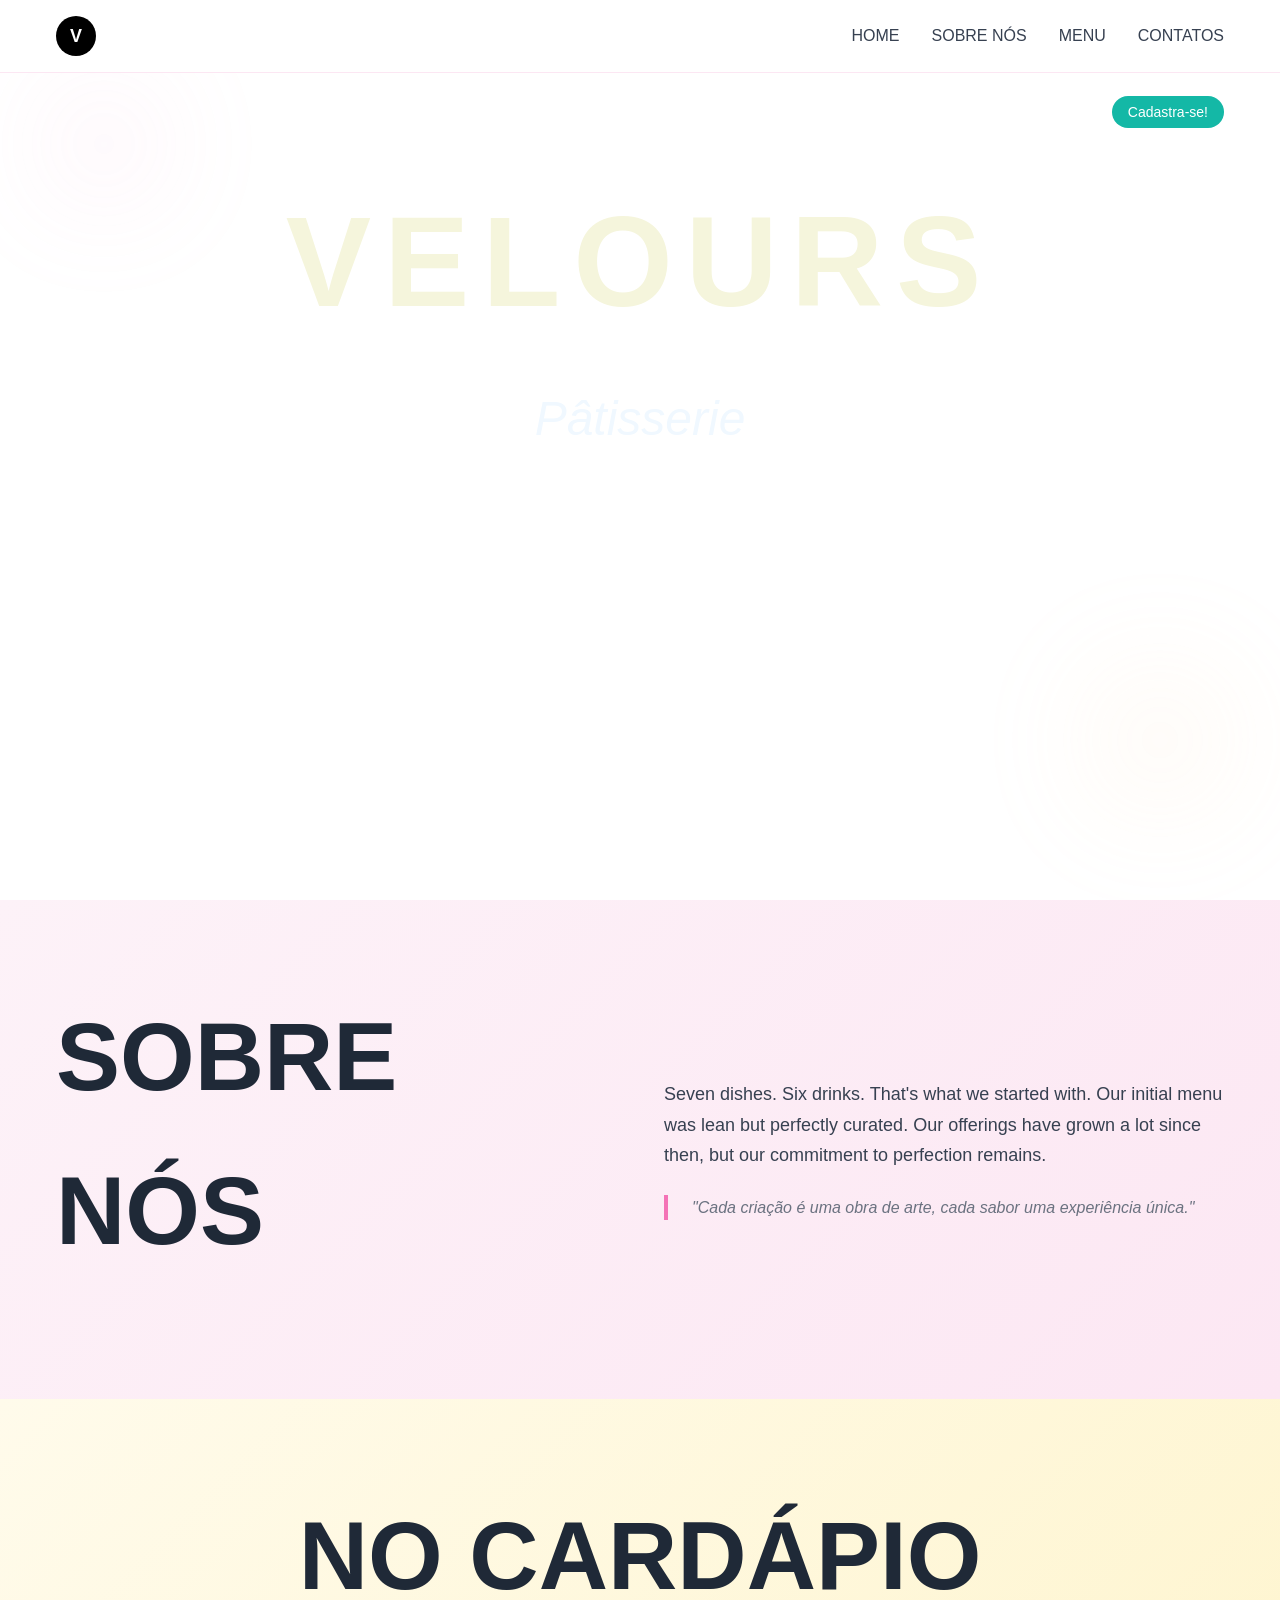
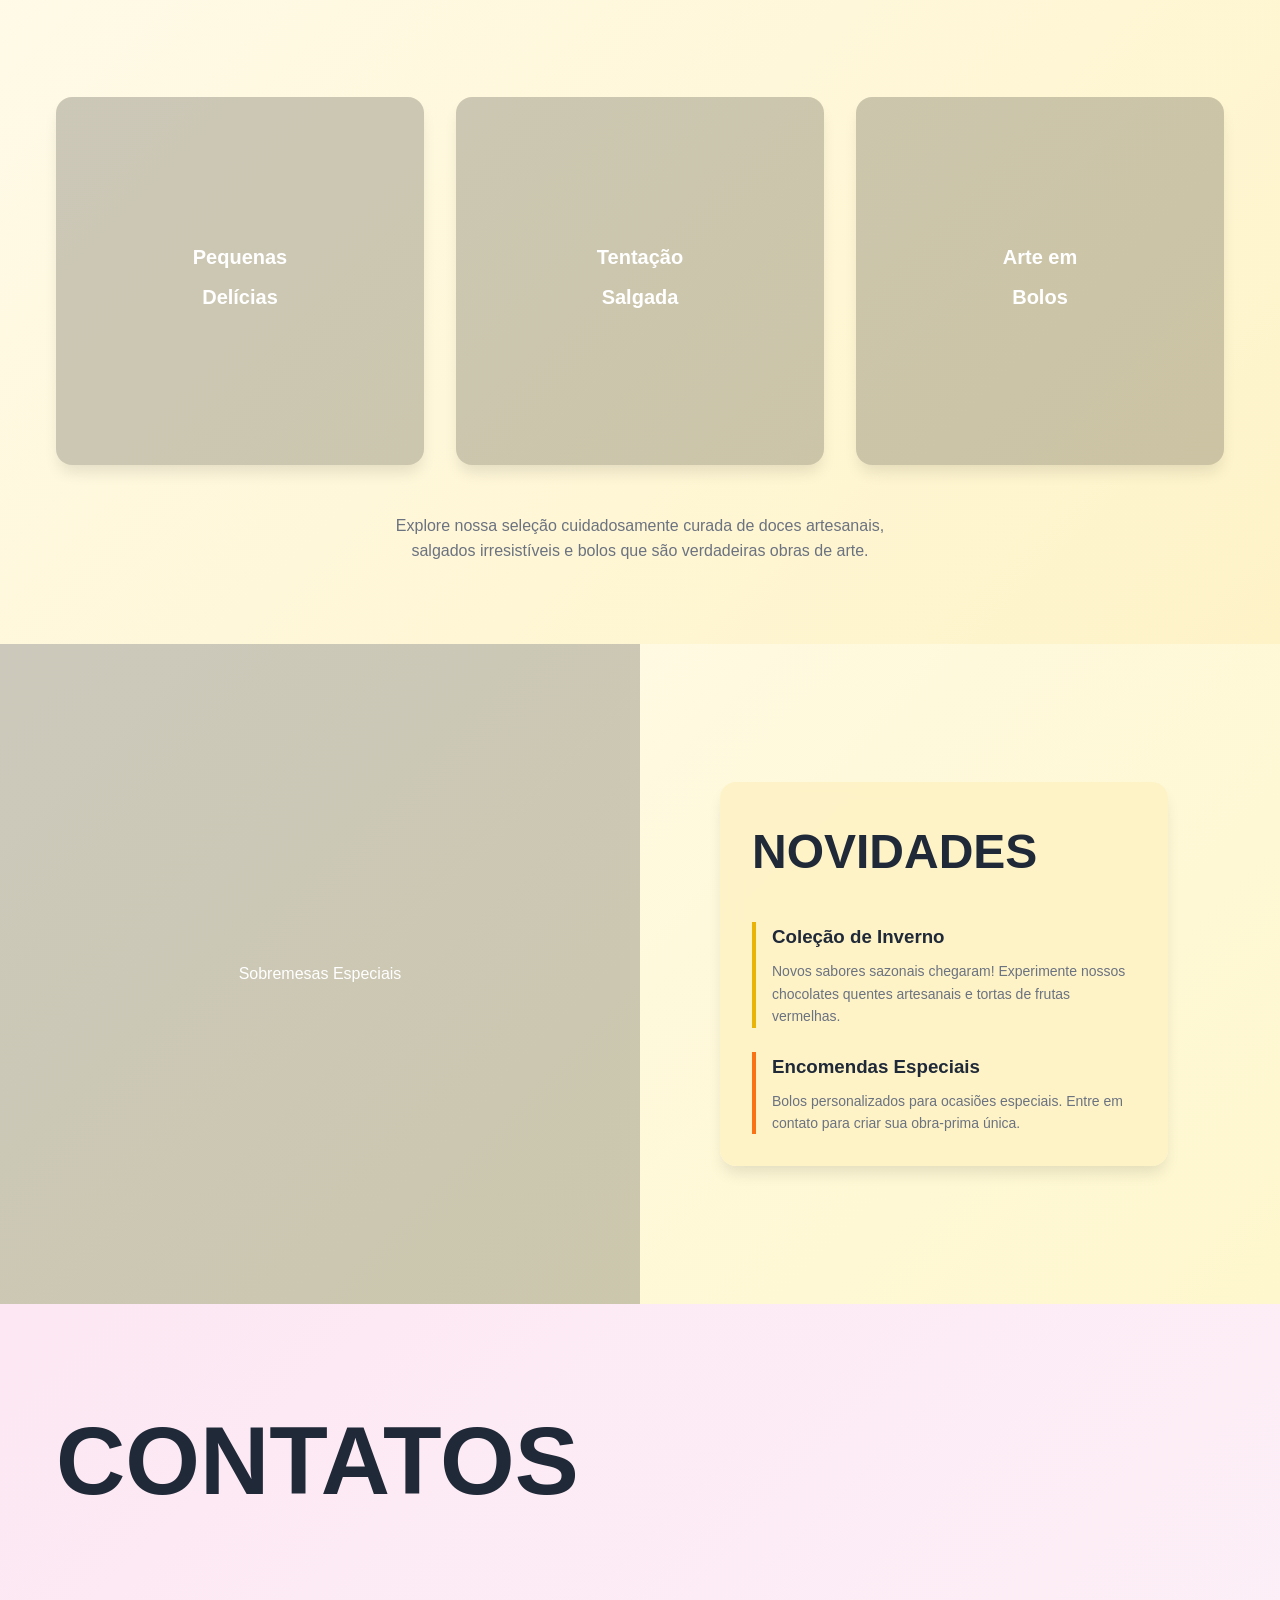
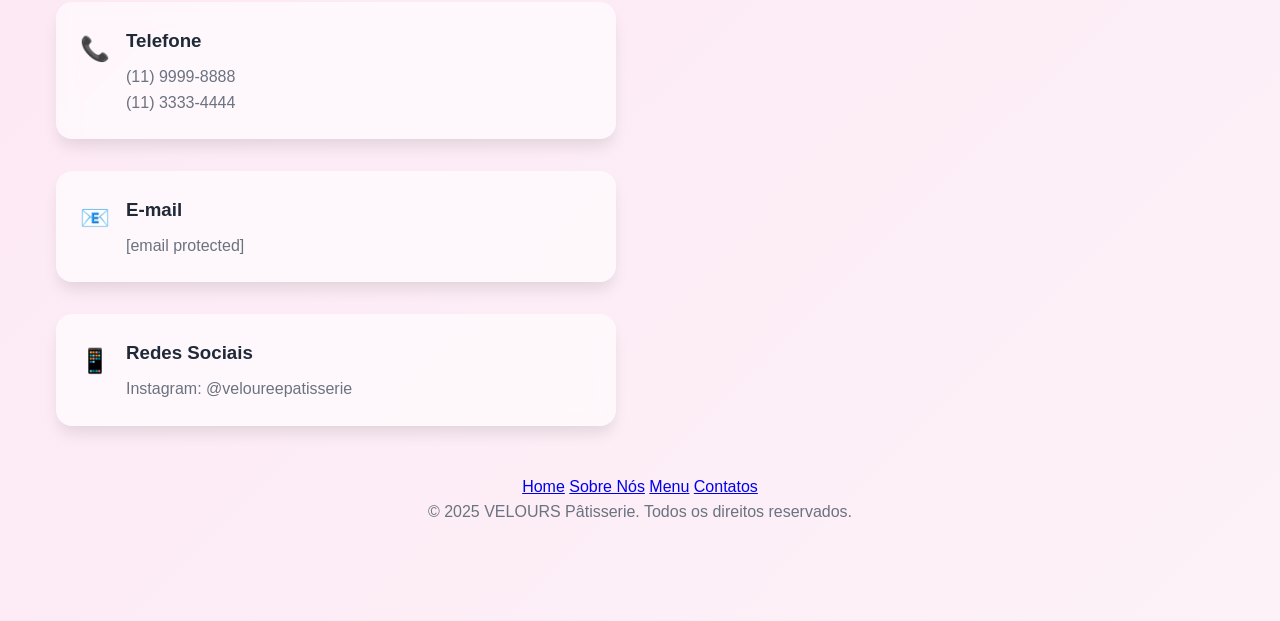
==== index.html @ 0463d228 "site com imagens rodando ok" ====
<!DOCTYPE html>
<html lang="pt-br">
<head>
    <meta charset="UTF-8">
    <meta name="viewport" content="width=device-width, initial-scale=1.0">
    <title>VELOURS Pâtisserie</title>
    <meta name="description" content="VELOURS Pâtisserie - Experiência única em doces artesanais, salgados e bolos de alta qualidade">
    <link rel="stylesheet" href="styles.css">
</head>
<body>
    <!-- Navigation -->
    <nav class="navbar" id="navbar">
        <section class="nav-container">
            <header class="nav-header">
                <section class="logo-section">
                    <figure class="logo">
                        <span>V</span>
                    </figure>
                </section>
                
                <section class="nav-links desktop-nav">
                    <a href="#home" class="nav-link">HOME</a>
                    <a href="#sobre-nos" class="nav-link">SOBRE NÓS</a>
                    <a href="#menu" class="nav-link">MENU</a>
                    <a href="#contatos" class="nav-link">CONTATOS</a>
                </section>
                
                <button class="mobile-menu-btn" id="mobile-menu-btn">
                    <span class="hamburger"></span>
                    <span class="hamburger"></span>
                    <span class="hamburger"></span>
                </button>
            </header>
            
            <section class="mobile-nav" id="mobile-nav">
                <nav class="mobile-nav-links">
                    <a href="#home" class="nav-link">HOME</a>
                    <a href="#sobre-nos" class="nav-link">SOBRE NÓS</a>
                    <a href="#menu" class="nav-link">MENU</a>
                    <a href="#contatos" class="nav-link">CONTATOS</a>
                </nav>
            </section>
        </section>
    </nav>

    <main>
        <!-- Hero Section -->
        <section id="home" class="hero-section">
            <aside class="hero-bg-pattern">
                <figure class="bg-circle bg-circle-1"></figure>
                <figure class="bg-circle bg-circle-2"></figure>
            </aside>
            
            <section class="hero-container">
                <aside class="signup-btn-container">
                    <button class="signup-btn">Cadastra-se!</button>
                </aside>
                
                <header class="hero-header">
                    <h1 class="hero-title">VELOURS</h1>
                    <p class="hero-subtitle">Pâtisserie</p>
                </header>
                
            </section>
        </section>

        <!-- Sobre Nós Section -->
        <section id="sobre-nos" class="sobre-nos-section">
            <section class="container">
                <section class="sobre-nos-grid">
                    <header class="sobre-nos-header">
                        <h2>SOBRE NÓS</h2>
                    </header>
                    
                    <article class="sobre-nos-content">
                        <p class="main-text">
                            Seven dishes. Six drinks. That's what we started with. Our initial menu was lean but perfectly curated. Our offerings have grown a lot since then, but our commitment to perfection remains.
                        </p>
                        
                        <blockquote class="quote">
                            <p>"Cada criação é uma obra de arte, cada sabor uma experiência única."</p>
                        </blockquote>

                    </article>
                </section>
            </section>
        </section>

        <!-- Menu Section -->
        <section id="menu" class="menu-section">
            <section class="container">
                <header class="menu-header">
                    <h2>NO CARDÁPIO</h2>
                </header>
                
                <section class="menu-grid">
                    <article class="menu-item menu-delights">
                        <figure class="menu-image">
                            <section class="menu-content">
                                <h3>Pequenas</h3>
                                <h3>Delícias</h3>
                            </section>
                        </figure>
                    </article>
                    
                    <article class="menu-item menu-savory">
                        <figure class="menu-image">
                            <section class="menu-content">
                                <h3>Tentação</h3>
                                <h3>Salgada</h3>
                            </section>
                        </figure>
                    </article>
                    
                    <article class="menu-item menu-cakes">
                        <figure class="menu-image">
                            <section class="menu-content">
                                <h3>Arte em</h3>
                                <h3>Bolos</h3>
                            </section>
                        </figure>
                    </article>
                </section>
                
                <footer class="menu-footer">
                    <p>Explore nossa seleção cuidadosamente curada de doces artesanais, salgados irresistíveis e bolos que são verdadeiras obras de arte.</p>
                </footer>
            </section>
        </section>

        <!-- Novidades Section -->
        <section class="novidades-section">
            <aside class="novidades-bg">
                <figure class="novidades-image">
                    <section class="novidades-image-content">
                        <p>Sobremesas Especiais</p>
                    </section>
                </figure>
            </aside>
            
            <section class="container">
                <section class="novidades-grid">
                    <section></section>
                    <section class="novidades-content-wrapper">
                        <article class="novidades-content">
                            <header>
                                <h2>NOVIDADES</h2>
                            </header>
                            
                            <section class="news-items">
                                <article class="news-item news-winter">
                                    <h3>Coleção de Inverno</h3>
                                    <p>Novos sabores sazonais chegaram! Experimente nossos chocolates quentes artesanais e tortas de frutas vermelhas.</p>
                                </article>
                                
                                <article class="news-item news-custom">
                                    <h3>Encomendas Especiais</h3>
                                    <p>Bolos personalizados para ocasiões especiais. Entre em contato para criar sua obra-prima única.</p>
                                </article>
                            </section>
                        </article>
                    </section>
                </section>
            </section>
        </section>

        <!-- Contatos Section -->
        <section id="contatos" class="contatos-section">
            <section class="container">
                <header class="contatos-header">
                    <h2>CONTATOS</h2>
                </header>
                
                <section class="contatos-grid">
                    <section class="contact-info">
                        
                        <article class="contact-item">
                            <section class="contact-content">
                                <span class="contact-icon">📞</span>
                                <section class="contact-text">
                                    <h3>Telefone</h3>
                                    <p>
                                        <a href="tel:+5511999998888">(11) 9999-8888</a><br>
                                        <a href="tel:+5511333344444">(11) 3333-4444</a>
                                    </p>
                                </section>
                            </section>
                        </article>
                    
                        <article class="contact-item">
                            <section class="contact-content">
                                <span class="contact-icon">📧</span>
                                <section class="contact-text">
                                    <h3>E-mail</h3>
                                    <p>
                                        <a href="/cdn-cgi/l/email-protection#f4979b9a8095809bb48291989b8186878495809d878791869d91da979b99"><span class="__cf_email__" data-cfemail="b6d5d9d8c2d7c2d9f6c0d3dad9c3c4c5c6d7c2dfc5c5d3c4dfd398d5d9db">[email&#160;protected]</span></a><br>
                                    </p>
                                </section>
                            </section>
                        </article>

                        <article class="contact-item">
                            <section class="contact-content">
                                <span class="contact-icon">📱</span>
                                <section class="contact-text">
                                    <h3>Redes Sociais</h3>
                                    <p>
                                        <a href="https://www.instagram.com/veloureepatisserie?igsh=MWRleXZkaTJzNTBnZg==">Instagram: @veloureepatisserie</a><br>
                                    </p>
                                </section>
                            </section>
                        </article>
                    </section>
                </section>
        
                <!-- Footer Section -->
                <footer class="footer-content">
                    <section class="footer-links">
                        <a href="#home">Home</a>
                        <a href="#sobre-nos">Sobre Nós</a>
                        <a href="#menu">Menu</a>
                        <a href="#contatos">Contatos</a>
                    </section>
                    <section class="footer-bottom">
                        <p>&copy; 2025 VELOURS Pâtisserie. Todos os direitos reservados.</p>
                    </section>
                </footer>
            </section>
        </section>
    </main>

    <script src="script.js"></script>
</body>
</html>
---- styles.css ----
@import url('https://fonts.cdnfonts.com/css/kuchek');
* {
    margin: 0;
    padding: 0;
    box-sizing: border-box;
}

body {
    font-family: 'Kuchek', sans-serif;
    line-height: 1.6;
    color: #374151;
}

.container {
    max-width: 1200px;
    margin: 0 auto;
    padding: 0 1rem;
}

/* Navigation */
.navbar {
    position: fixed;
    top: 0;
    left: 0;
    right: 0;
    z-index: 1000;
    background: rgba(255, 255, 255, 0.9);
    backdrop-filter: blur(10px);
    border-bottom: 1px solid #fce7f3;
}

.nav-container {
    max-width: 1200px;
    margin: 0 auto;
    padding: 1rem;
}

.nav-header {
    display: flex;
    justify-content: space-between;
    align-items: center;
}

.logo {
    width: 2.5rem;
    height: 2.5rem;
    background: #000;
    border-radius: 50%;
    display: flex;
    align-items: center;
    justify-content: center;
    color: white;
    font-weight: bold;
    font-size: 1.125rem;
}

.desktop-nav {
    display: none;
    gap: 2rem;
}

.nav-link {
    color: #374151;
    text-decoration: none;
    font-weight: 500;
    transition: color 0.3s ease;
}

.nav-link:hover {
    color: #ec4899;
}

.mobile-menu-btn {
    display: flex;
    flex-direction: column;
    gap: 4px;
    background: none;
    border: none;
    cursor: pointer;
    padding: 0.5rem;
}

.hamburger {
    width: 20px;
    height: 2px;
    background: #374151;
    transition: all 0.3s ease;
}

.mobile-nav {
    display: none;
    margin-top: 1rem;
    padding-top: 1rem;
    border-top: 1px solid #fce7f3;
}

.mobile-nav.active {
    display: block;
}

.mobile-nav-links {
    display: flex;
    flex-direction: column;
    gap: 1rem;
}

/* Hero Section */
.hero-section {
    min-height: 100vh;
    background-image: url("fundo.png");
    position: relative;
    overflow: hidden;
}

.hero-bg-pattern {
    position: absolute;
    inset: 0;
    opacity: 0.1;
}

.bg-circle {
    position: absolute;
    border-radius: 50%;
    filter: blur(60px);
}

.bg-circle-1 {
    top: 5rem;
    left: 2.5rem;
    width: 8rem;
    height: 8rem;
    background: #f9a8d4;
}

.bg-circle-2 {
    bottom: 5rem;
    right: 2.5rem;
    width: 10rem;
    height: 10rem;
    background: #fed7aa;
}

.hero-container {
    max-width: 1200px;
    margin: 0 auto;
    padding: 6rem 1rem 4rem;
    position: relative;
    z-index: 10;
    
}

.signup-btn-container {
    text-align: right;
    margin-bottom: 2rem;
}

.signup-btn {
    background: #14b8a6;
    color: white;
    padding: 0.5rem 1rem;
    border: none;
    border-radius: 9999px;
    font-size: 0.875rem;
    cursor: pointer;
    transition: background 0.3s ease;
}

.signup-btn:hover {
    background: #0f766e;
}

.hero-header {
    text-align: center;
    margin-bottom: 4rem;
    
}

.hero-title {
    font-size: 4rem;
    font-weight: bold;
    color:beige;
    margin-bottom: 1rem;
    letter-spacing: 0.1em;
}

.hero-subtitle {
    font-size: 2rem;
    color:aliceblue;
    font-style: italic;
    font-weight: 300;
}


/* Sobre Nós Section */
.sobre-nos-section {
    padding: 5rem 0;
    background: linear-gradient(135deg, #fdf2f8, #fce7f3);
}

.sobre-nos-grid {
    display: grid;
    grid-template-columns: 1fr;
    gap: 3rem;
    align-items: center;
}

.sobre-nos-header h2 {
    font-size: 4rem;
    font-weight: bold;
    color: #1f2937;
    margin-bottom: 2rem;
}

.sobre-nos-content {
    display: flex;
    flex-direction: column;
    gap: 1.5rem;
}

.main-text {
    font-size: 1.125rem;
    color: #374151;
    line-height: 1.7;
}

.quote {
    border-left: 4px solid #f472b6;
    padding-left: 1.5rem;
}

.quote p {
    color: #6b7280;
    font-style: italic;
}

/* Menu Section */
.menu-section {
    padding: 5rem 0;
    background: linear-gradient(135deg, #fffbeb, #fef3c7);
}

.menu-header {
    text-align: center;
    margin-bottom: 4rem;
}

.menu-header h2 {
    font-size: 4rem;
    font-weight: bold;
    color: #1f2937;
}

.menu-grid {
    display: grid;
    grid-template-columns: 1fr;
    gap: 2rem;
    max-width: 1200px;
    margin: 0 auto;
}

.menu-item {
    position: relative;
    cursor: pointer;
    transition: transform 0.3s ease;
}

.menu-item:hover {
    transform: translateY(-5px);
}

.menu-image {
    aspect-ratio: 1;
    border-radius: 1rem;
    box-shadow: 0 10px 15px -3px rgba(0, 0, 0, 0.1);
    overflow: hidden;
    position: relative;
    display: flex;
    align-items: center;
    justify-content: center;
}

.menu-delights .menu-image {
    background-image: url("pequenas-deliciast.png");
}

.menu-savory .menu-image {
    background-image: url("salgado.png");
}
.menu-cakes .menu-image {
    background-image: url("arte-bolo.png");
}

.menu-image::before {
    content: '';
    position: absolute;
    inset: 0;
    background: rgba(0, 0, 0, 0.2);
}

.menu-content {
    text-align: center;
    color: white;
    position: relative;
    z-index: 10;
}


.menu-content h3 {
    font-size: 1.25rem;
    font-weight: 600;
    margin-bottom: 0.5rem;
}

.menu-footer {
    text-align: center;
    margin-top: 3rem;
}

.menu-footer p {
    color: #6b7280;
    max-width: 32rem;
    margin: 0 auto;
}

/* Novidades Section */
.novidades-section {
    padding: 5rem 0;
    background: linear-gradient(135deg, #fffbeb, #fef7cd);
    position: relative;
}

.novidades-bg {
    position: absolute;
    inset: 0;
    display: grid;
    grid-template-columns: 1fr 1fr;
   
}

.novidades-image {
    background: linear-gradient(135deg, #92400e, #b45309, #d97706);
    position: relative;
    overflow: hidden;
    background-image: url("especial.png");
}

.novidades-image::before {
    content: '';
    position: absolute;
    inset: 0;
    background: rgba(0, 0, 0, 0.2);
}

.novidades-image-content {
    position: absolute;
    inset: 0;
    display: flex;
    flex-direction: column;
    align-items: center;
    justify-content: center;
    color: white;
    text-align: center;
}

.novidades-grid {
    display: grid;
    grid-template-columns: 1fr 1fr;
    gap: 3rem;
    min-height: 500px;
    position: relative;
    z-index: 10;
}

.novidades-content-wrapper {
    display: flex;
    align-items: center;
    justify-content: center;
}

.novidades-content {
    background: rgba(254, 243, 199, 0.95);
    backdrop-filter: blur(10px);
    padding: 2rem;
    border-radius: 1rem;
    box-shadow: 0 10px 15px -3px rgba(0, 0, 0, 0.1);
    max-width: 28rem;
}

.novidades-content header h2 {
    font-size: 3rem;
    font-weight: bold;
    color: #1f2937;
    margin-bottom: 2rem;
}

.news-items {
    display: flex;
    flex-direction: column;
    gap: 1.5rem;
}

.news-item {
    padding-left: 1rem;
}

.news-winter {
    border-left: 4px solid #eab308;
}

.news-workshop {
    border-left: 4px solid #f472b6;
}

.news-custom {
    border-left: 4px solid #f97316;
}

.news-item h3 {
    font-weight: 600;
    color: #1f2937;
    margin-bottom: 0.5rem;
}

.news-item p {
    color: #6b7280;
    font-size: 0.875rem;
}

/* Contatos Section */
.contatos-section {
    padding: 5rem 0;
    background: linear-gradient(135deg, #fce7f3, #fdf2f8);
}

.contatos-header {
    text-align: left;
    margin-bottom: 4rem;
}

.contatos-header h2 {
    font-size: 4rem;
    font-weight: bold;
    color: #1f2937;
}

.contatos-grid {
    display: grid;
    grid-template-columns: 1fr;
    gap: 3rem;
}

.contact-info {
    display: flex;
    flex-direction: column;
    gap: 2rem;
}

.contact-item {
    background: rgba(255, 255, 255, 0.6);
    backdrop-filter: blur(10px);
    padding: 1.5rem;
    border-radius: 1rem;
    box-shadow: 0 10px 15px -3px rgba(0, 0, 0, 0.1);
}

.contact-content {
    display: flex;
    align-items: flex-start;
    gap: 1rem;
}

.contact-icon {
    font-size: 1.5rem;
    margin-top: 0.25rem;
    flex-shrink: 0;
}

.contact-text h3 {
    font-weight: 600;
    color: #1f2937;
    margin-bottom: 0.5rem;
}

.contact-text p,
.contact-text address {
    color: #6b7280;
    font-style: normal;
}

.contact-text a {
    color: #6b7280;
    text-decoration: none;
    transition: color 0.3s ease;
}

.contact-text a:hover {
    color: #ec4899;
}

/* Footer Section */
.footer-content {
    text-align: center;
    margin-top: 3rem;
}

.footer-content p {
    color: #6b7280;
    margin-bottom: 1rem;
}


/* Design Responsivo */
@media (min-width: 768px) {
    .desktop-nav {
        display: flex;
    }
    
    .mobile-menu-btn {
        display: none;
    }
    
    .hero-title {
        font-size: 6rem;
    }
    
    .hero-subtitle {
        font-size: 2.5rem;
    }
    
    .pastry-grid {
        grid-template-columns: repeat(3, 1fr);
    }
    
    .sobre-nos-grid {
        grid-template-columns: 1fr 1fr;
    }
    
    .sobre-nos-header h2 {
        font-size: 5rem;
    }
    
    .menu-grid {
        grid-template-columns: repeat(3, 1fr);
    }
    
    .menu-header h2 {
        font-size: 5rem;
    }
    
    .contatos-grid {
        grid-template-columns: 1fr 1fr;
    }
    
    .contatos-header h2 {
        font-size: 5rem;
    }
}

@media (min-width: 1024px) {
    .hero-title {
        font-size: 8rem;
    }
    
    .hero-subtitle {
        font-size: 3rem;
    }
    
    .sobre-nos-header h2 {
        font-size: 6rem;
    }
    
    .menu-header h2 {
        font-size: 6rem;
    }
    
    .contatos-header h2 {
        font-size: 6rem;
    }
}

html {
    scroll-behavior: smooth;
}
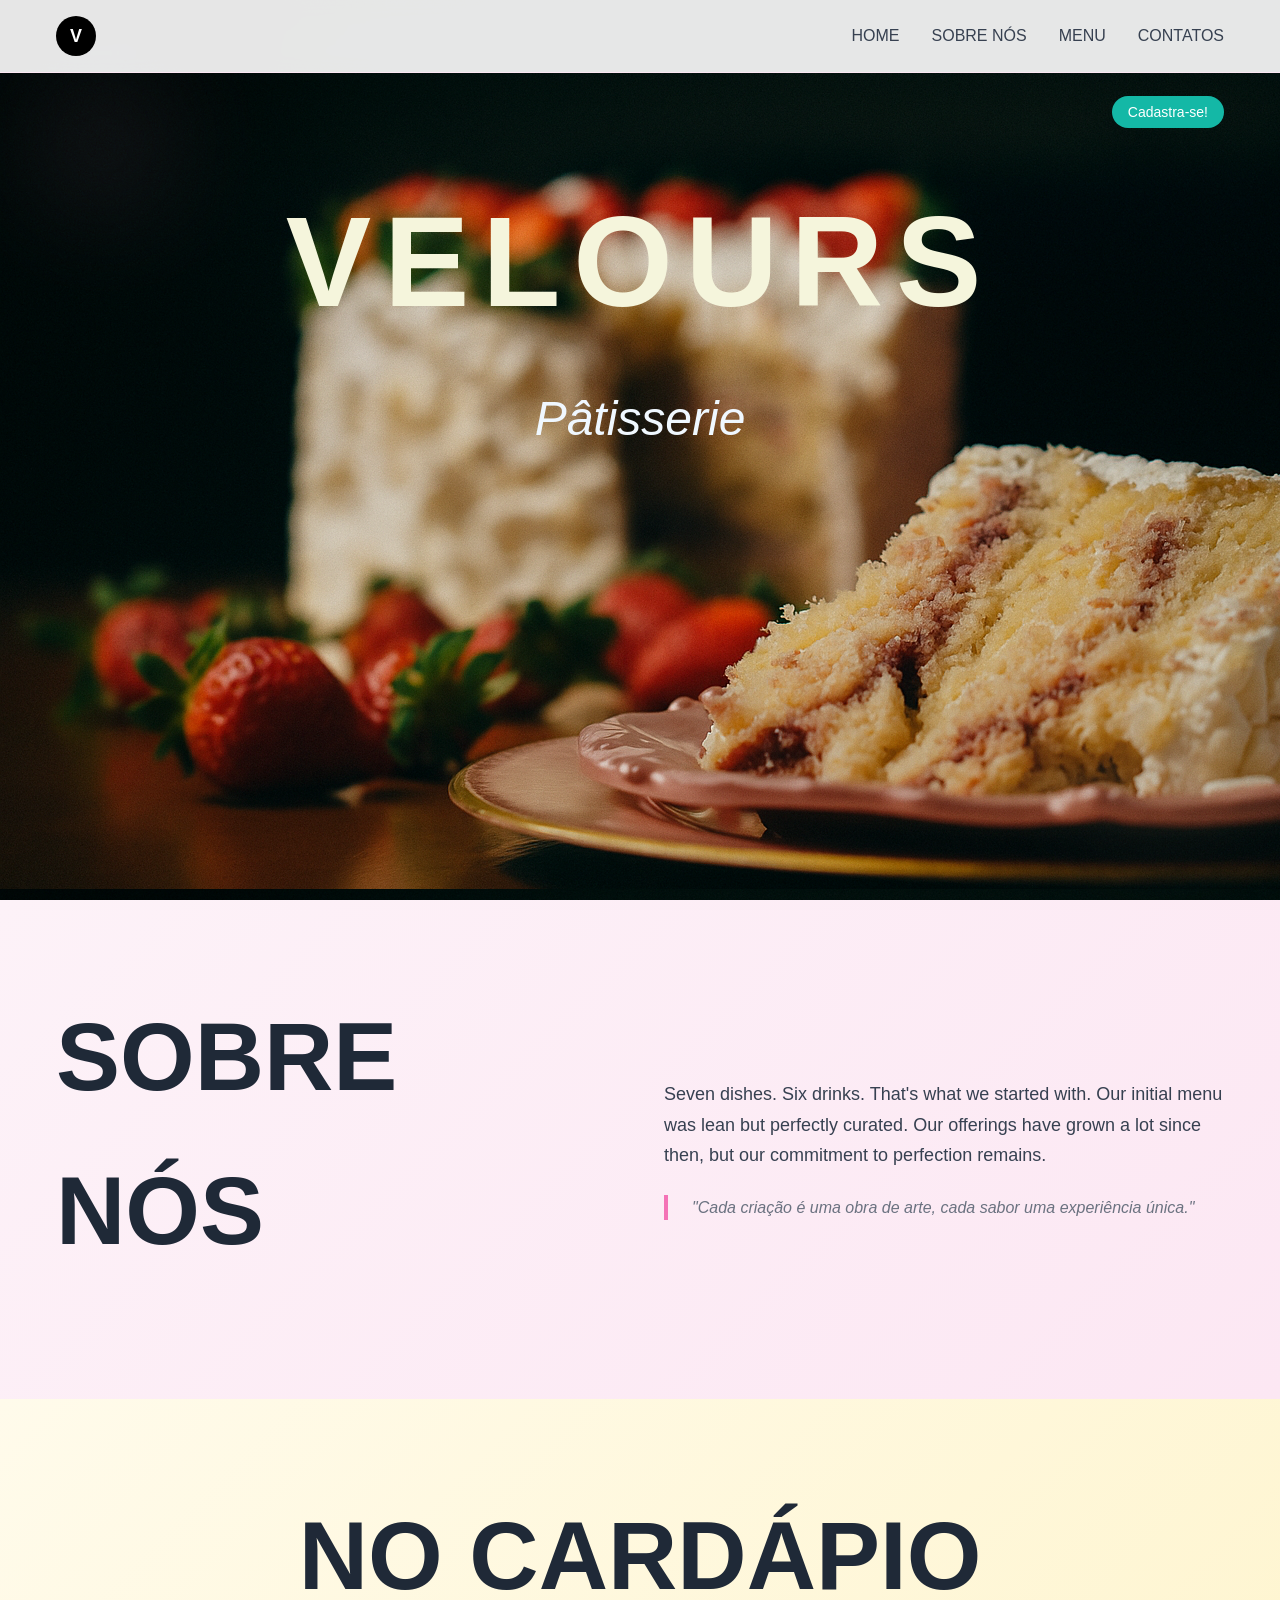
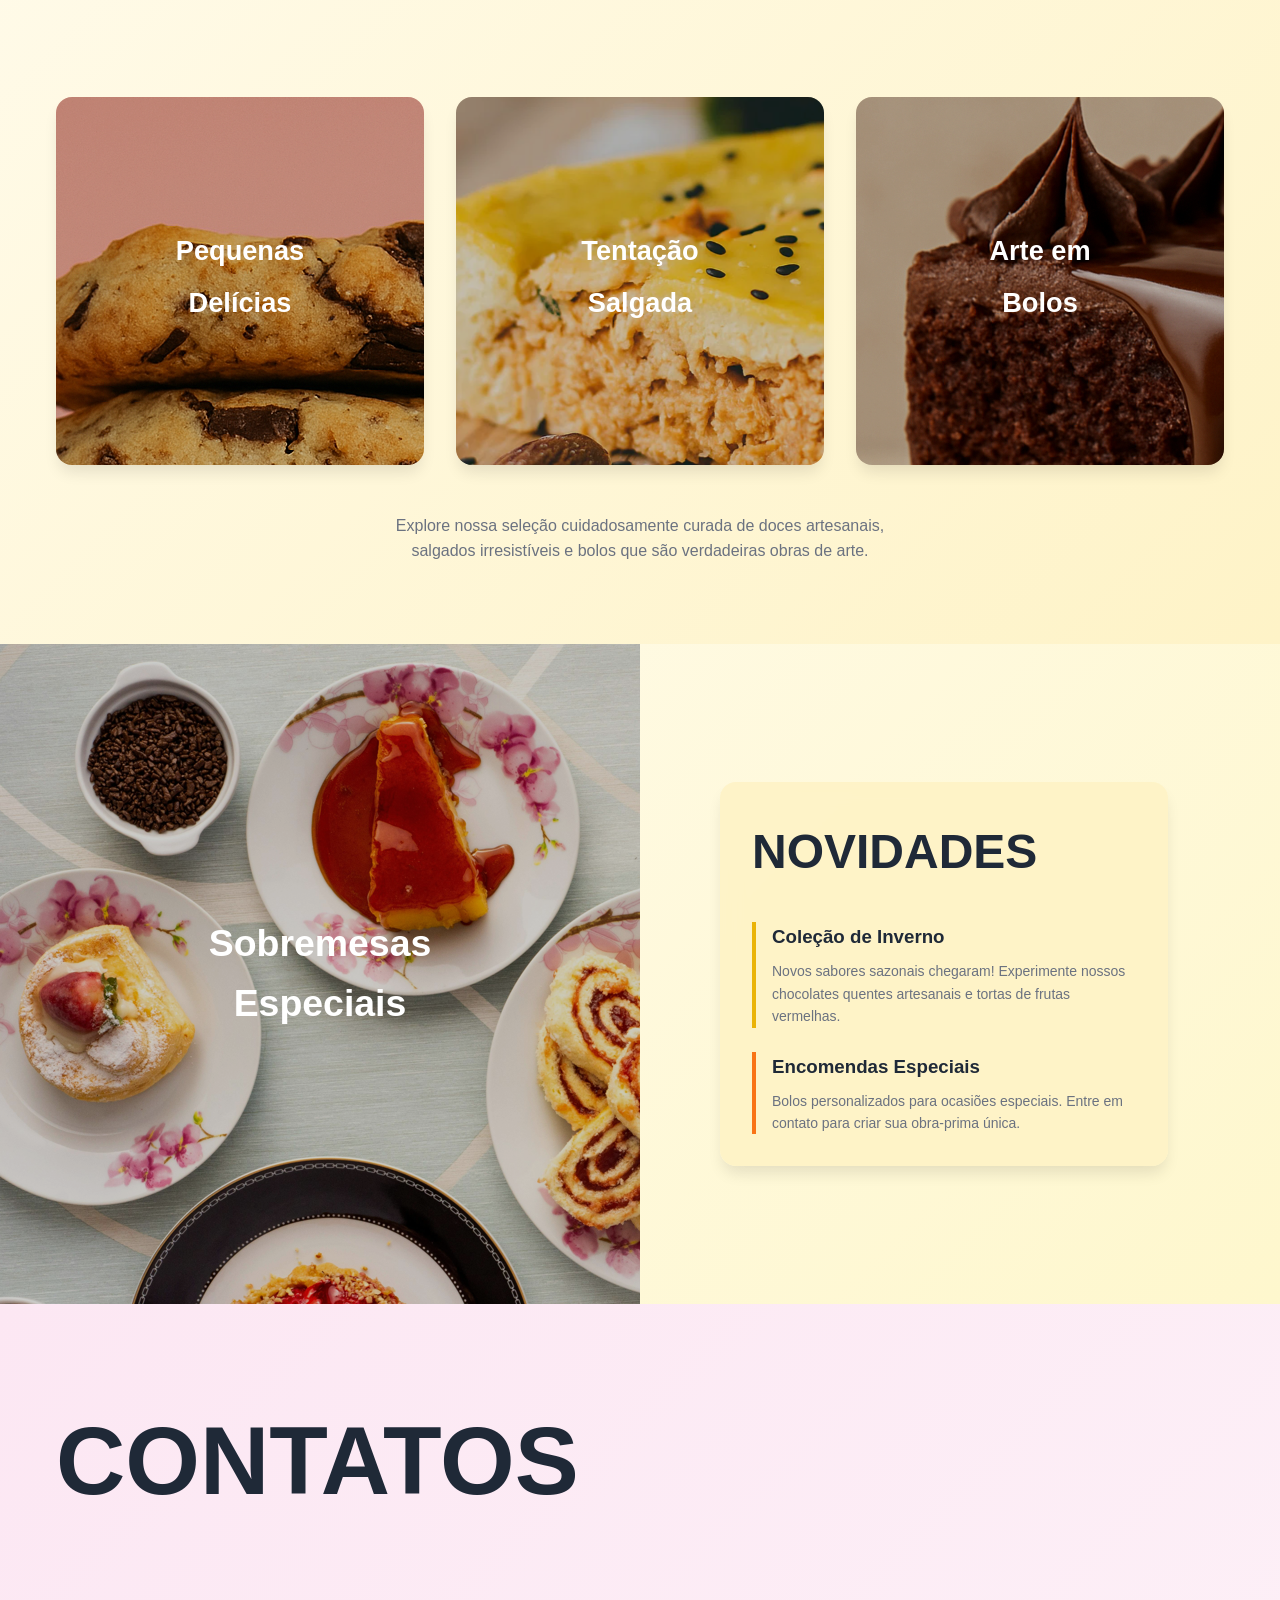
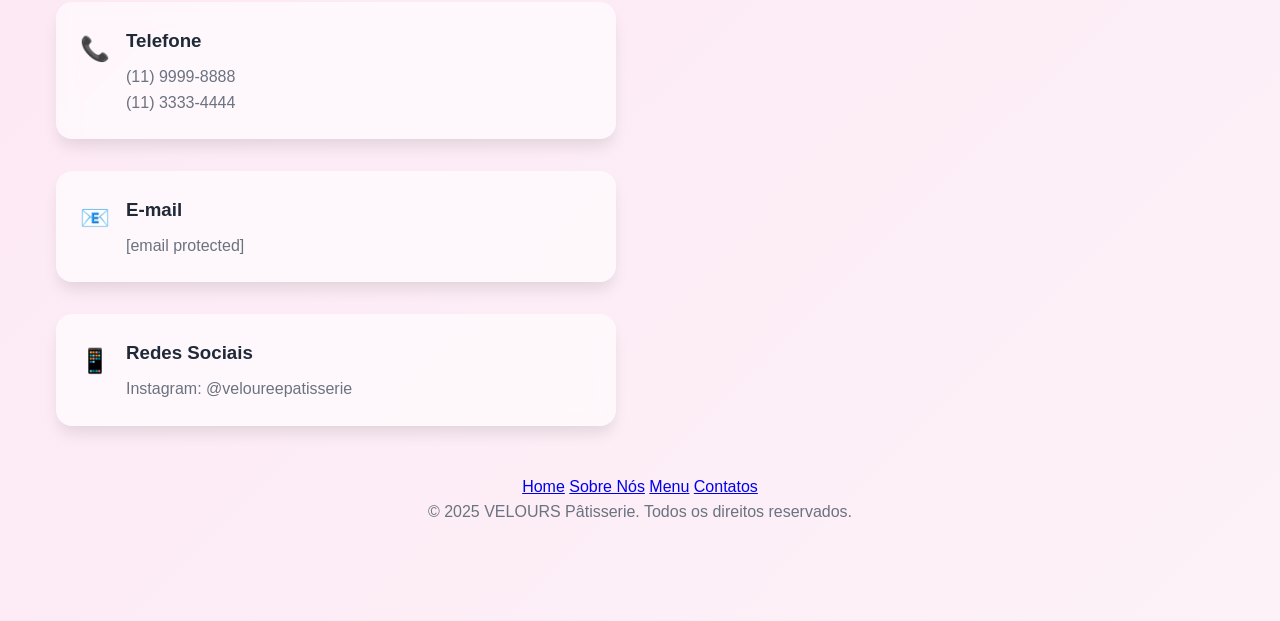
==== commit f8c2ec08: "mudança de tamanho da fonte" ====
--- a/index.html
+++ b/index.html
@@ -5,7 +5,7 @@
     <meta name="viewport" content="width=device-width, initial-scale=1.0">
     <title>VELOURS Pâtisserie</title>
     <meta name="description" content="VELOURS Pâtisserie - Experiência única em doces artesanais, salgados e bolos de alta qualidade">
-    <link rel="stylesheet" href="styles.css">
+    <link rel="stylesheet" href="style.css">
 </head>
 <body>
     <!-- Navigation -->
@@ -133,7 +133,8 @@
             <aside class="novidades-bg">
                 <figure class="novidades-image">
                     <section class="novidades-image-content">
-                        <p>Sobremesas Especiais</p>
+                        <h3>Sobremesas</h3>
+                        <h3>Especiais</h3>
                     </section>
                 </figure>
             </aside>
--- a/style.css
+++ b/style.css
@@ -0,0 +1,584 @@
+@import url('https://fonts.cdnfonts.com/css/kuchek');
+* {
+    margin: 0;
+    padding: 0;
+    box-sizing: border-box;
+}
+
+body {
+    font-family: 'Kuchek', sans-serif;
+    line-height: 1.6;
+    color: #374151;
+}
+
+.container {
+    max-width: 1200px;
+    margin: 0 auto;
+    padding: 0 1rem;
+}
+
+/* Navigation */
+.navbar {
+    position: fixed;
+    top: 0;
+    left: 0;
+    right: 0;
+    z-index: 1000;
+    background: rgba(255, 255, 255, 0.9);
+    backdrop-filter: blur(10px);
+    border-bottom: 1px solid #fce7f3;
+}
+
+.nav-container {
+    max-width: 1200px;
+    margin: 0 auto;
+    padding: 1rem;
+}
+
+.nav-header {
+    display: flex;
+    justify-content: space-between;
+    align-items: center;
+}
+
+.logo {
+    width: 2.5rem;
+    height: 2.5rem;
+    background: #000;
+    border-radius: 50%;
+    display: flex;
+    align-items: center;
+    justify-content: center;
+    color: white;
+    font-weight: bold;
+    font-size: 1.125rem;
+}
+
+.desktop-nav {
+    display: none;
+    gap: 2rem;
+}
+
+.nav-link {
+    color: #374151;
+    text-decoration: none;
+    font-weight: 500;
+    transition: color 0.3s ease;
+}
+
+.nav-link:hover {
+    color: #ec4899;
+}
+
+.mobile-menu-btn {
+    display: flex;
+    flex-direction: column;
+    gap: 4px;
+    background: none;
+    border: none;
+    cursor: pointer;
+    padding: 0.5rem;
+}
+
+.hamburger {
+    width: 20px;
+    height: 2px;
+    background: #374151;
+    transition: all 0.3s ease;
+}
+
+.mobile-nav {
+    display: none;
+    margin-top: 1rem;
+    padding-top: 1rem;
+    border-top: 1px solid #fce7f3;
+}
+
+.mobile-nav.active {
+    display: block;
+}
+
+.mobile-nav-links {
+    display: flex;
+    flex-direction: column;
+    gap: 1rem;
+}
+
+/* Hero Section */
+.hero-section {
+    min-height: 100vh;
+    background-image: url("fundo.png");
+    position: relative;
+    overflow: hidden;
+}
+
+.hero-bg-pattern {
+    position: absolute;
+    inset: 0;
+    opacity: 0.1;
+}
+
+.bg-circle {
+    position: absolute;
+    border-radius: 50%;
+    filter: blur(60px);
+}
+
+.bg-circle-1 {
+    top: 5rem;
+    left: 2.5rem;
+    width: 8rem;
+    height: 8rem;
+    background: #f9a8d4;
+}
+
+.bg-circle-2 {
+    bottom: 5rem;
+    right: 2.5rem;
+    width: 10rem;
+    height: 10rem;
+    background: #fed7aa;
+}
+
+.hero-container {
+    max-width: 1200px;
+    margin: 0 auto;
+    padding: 6rem 1rem 4rem;
+    position: relative;
+    z-index: 10;
+    
+}
+
+.signup-btn-container {
+    text-align: right;
+    margin-bottom: 2rem;
+}
+
+.signup-btn {
+    background: #14b8a6;
+    color: white;
+    padding: 0.5rem 1rem;
+    border: none;
+    border-radius: 9999px;
+    font-size: 0.875rem;
+    cursor: pointer;
+    transition: background 0.3s ease;
+}
+
+.signup-btn:hover {
+    background: #0f766e;
+}
+
+.hero-header {
+    text-align: center;
+    margin-bottom: 4rem;
+    
+}
+
+.hero-title {
+    font-size: 4rem;
+    font-weight: bold;
+    color:beige;
+    margin-bottom: 1rem;
+    letter-spacing: 0.1em;
+}
+
+.hero-subtitle {
+    font-size: 2rem;
+    color:aliceblue;
+    font-style: italic;
+    font-weight: 300;
+}
+
+
+/* Sobre Nós Section */
+.sobre-nos-section {
+    padding: 5rem 0;
+    background: linear-gradient(135deg, #fdf2f8, #fce7f3);
+}
+
+.sobre-nos-grid {
+    display: grid;
+    grid-template-columns: 1fr;
+    gap: 3rem;
+    align-items: center;
+}
+
+.sobre-nos-header h2 {
+    font-size: 4rem;
+    font-weight: bold;
+    color: #1f2937;
+    margin-bottom: 2rem;
+}
+
+.sobre-nos-content {
+    display: flex;
+    flex-direction: column;
+    gap: 1.5rem;
+}
+
+.main-text {
+    font-size: 1.125rem;
+    color: #374151;
+    line-height: 1.7;
+}
+
+.quote {
+    border-left: 4px solid #f472b6;
+    padding-left: 1.5rem;
+}
+
+.quote p {
+    color: #6b7280;
+    font-style: italic;
+}
+
+/* Menu Section */
+.menu-section {
+    padding: 5rem 0;
+    background: linear-gradient(135deg, #fffbeb, #fef3c7);
+}
+
+.menu-header {
+    text-align: center;
+    margin-bottom: 4rem;
+}
+
+.menu-header h2 {
+    font-size: 4rem;
+    font-weight: bold;
+    color: #1f2937;
+}
+
+.menu-grid {
+    display: grid;
+    grid-template-columns: 1fr;
+    gap: 2rem;
+    max-width: 1200px;
+    margin: 0 auto;
+}
+
+.menu-item {
+    position: relative;
+    cursor: pointer;
+    transition: transform 0.3s ease;
+}
+
+.menu-item:hover {
+    transform: translateY(-5px);
+}
+
+.menu-image {
+    aspect-ratio: 1;
+    border-radius: 1rem;
+    box-shadow: 0 10px 15px -3px rgba(0, 0, 0, 0.1);
+    overflow: hidden;
+    position: relative;
+    display: flex;
+    align-items: center;
+    justify-content: center;
+}
+
+.menu-delights .menu-image {
+    background-image: url("pequenas-deliciast.png");
+}
+
+.menu-savory .menu-image {
+    background-image: url("salgado.png");
+}
+.menu-cakes .menu-image {
+    background-image: url("arte-bolo.png");
+}
+
+.menu-image::before {
+    content: '';
+    position: absolute;
+    inset: 0;
+    background: rgba(0, 0, 0, 0.2);
+}
+
+.menu-content {
+    text-align: center;
+    color: white;
+    position: relative;
+    z-index: 10;
+}
+
+
+.menu-content h3 {
+    font-size: 1.7rem;
+    font-weight: 600;
+    margin-bottom: 0.5rem;
+}
+
+.menu-footer {
+    text-align: center;
+    margin-top: 3rem;
+}
+
+.menu-footer p {
+    color: #6b7280;
+    max-width: 32rem;
+    margin: 0 auto;
+}
+
+/* Novidades Section */
+.novidades-section {
+    padding: 5rem 0;
+    background: linear-gradient(135deg, #fffbeb, #fef7cd);
+    position: relative;
+}
+
+.novidades-bg {
+    position: absolute;
+    inset: 0;
+    display: grid;
+    grid-template-columns: 1fr 1fr;
+   
+}
+
+.novidades-image {
+    background: linear-gradient(135deg, #92400e, #b45309, #d97706);
+    position: relative;
+    overflow: hidden;
+    background-image: url("especial.png");
+}
+
+.novidades-image::before {
+    content: '';
+    position: absolute;
+    inset: 0;
+    background: rgba(0, 0, 0, 0.2);
+}
+
+.novidades-image-content {
+    position: absolute;
+    inset: 0;
+    display: flex;
+    flex-direction: column;
+    align-items: center;
+    justify-content: center;
+    color: white;
+    text-align: center;
+    font-size: 2rem;
+}
+
+.novidades-grid {
+    display: grid;
+    grid-template-columns: 1fr 1fr;
+    gap: 3rem;
+    min-height: 500px;
+    position: relative;
+    z-index: 10;
+}
+
+.novidades-content-wrapper {
+    display: flex;
+    align-items: center;
+    justify-content: center;
+}
+
+.novidades-content {
+    background: rgba(254, 243, 199, 0.95);
+    backdrop-filter: blur(10px);
+    padding: 2rem;
+    border-radius: 1rem;
+    box-shadow: 0 10px 15px -3px rgba(0, 0, 0, 0.1);
+    max-width: 28rem;
+}
+
+.novidades-content header h2 {
+    font-size: 3rem;
+    font-weight: bold;
+    color: #1f2937;
+    margin-bottom: 2rem;
+}
+
+.news-items {
+    display: flex;
+    flex-direction: column;
+    gap: 1.5rem;
+}
+
+.news-item {
+    padding-left: 1rem;
+}
+
+.news-winter {
+    border-left: 4px solid #eab308;
+}
+
+.news-workshop {
+    border-left: 4px solid #f472b6;
+}
+
+.news-custom {
+    border-left: 4px solid #f97316;
+}
+
+.news-item h3 {
+    font-weight: 600;
+    color: #1f2937;
+    margin-bottom: 0.5rem;
+}
+
+.news-item p {
+    color: #6b7280;
+    font-size: 0.875rem;
+}
+
+/* Contatos Section */
+.contatos-section {
+    padding: 5rem 0;
+    background: linear-gradient(135deg, #fce7f3, #fdf2f8);
+}
+
+.contatos-header {
+    text-align: left;
+    margin-bottom: 4rem;
+}
+
+.contatos-header h2 {
+    font-size: 4rem;
+    font-weight: bold;
+    color: #1f2937;
+}
+
+.contatos-grid {
+    display: grid;
+    grid-template-columns: 1fr;
+    gap: 3rem;
+}
+
+.contact-info {
+    display: flex;
+    flex-direction: column;
+    gap: 2rem;
+}
+
+.contact-item {
+    background: rgba(255, 255, 255, 0.6);
+    backdrop-filter: blur(10px);
+    padding: 1.5rem;
+    border-radius: 1rem;
+    box-shadow: 0 10px 15px -3px rgba(0, 0, 0, 0.1);
+}
+
+.contact-content {
+    display: flex;
+    align-items: flex-start;
+    gap: 1rem;
+}
+
+.contact-icon {
+    font-size: 1.5rem;
+    margin-top: 0.25rem;
+    flex-shrink: 0;
+}
+
+.contact-text h3 {
+    font-weight: 600;
+    color: #1f2937;
+    margin-bottom: 0.5rem;
+}
+
+.contact-text p,
+.contact-text address {
+    color: #6b7280;
+    font-style: normal;
+}
+
+.contact-text a {
+    color: #6b7280;
+    text-decoration: none;
+    transition: color 0.3s ease;
+}
+
+.contact-text a:hover {
+    color: #ec4899;
+}
+
+/* Footer Section */
+.footer-content {
+    text-align: center;
+    margin-top: 3rem;
+}
+
+.footer-content p {
+    color: #6b7280;
+    margin-bottom: 1rem;
+}
+
+
+/* Design Responsivo */
+@media (min-width: 768px) {
+    .desktop-nav {
+        display: flex;
+    }
+    
+    .mobile-menu-btn {
+        display: none;
+    }
+    
+    .hero-title {
+        font-size: 6rem;
+    }
+    
+    .hero-subtitle {
+        font-size: 2.5rem;
+    }
+    
+    .pastry-grid {
+        grid-template-columns: repeat(3, 1fr);
+    }
+    
+    .sobre-nos-grid {
+        grid-template-columns: 1fr 1fr;
+    }
+    
+    .sobre-nos-header h2 {
+        font-size: 5rem;
+    }
+    
+    .menu-grid {
+        grid-template-columns: repeat(3, 1fr);
+    }
+    
+    .menu-header h2 {
+        font-size: 5rem;
+    }
+    
+    .contatos-grid {
+        grid-template-columns: 1fr 1fr;
+    }
+    
+    .contatos-header h2 {
+        font-size: 5rem;
+    }
+}
+
+@media (min-width: 1024px) {
+    .hero-title {
+        font-size: 8rem;
+    }
+    
+    .hero-subtitle {
+        font-size: 3rem;
+    }
+    
+    .sobre-nos-header h2 {
+        font-size: 6rem;
+    }
+    
+    .menu-header h2 {
+        font-size: 6rem;
+    }
+    
+    .contatos-header h2 {
+        font-size: 6rem;
+    }
+}
+
+html {
+    scroll-behavior: smooth;
+}
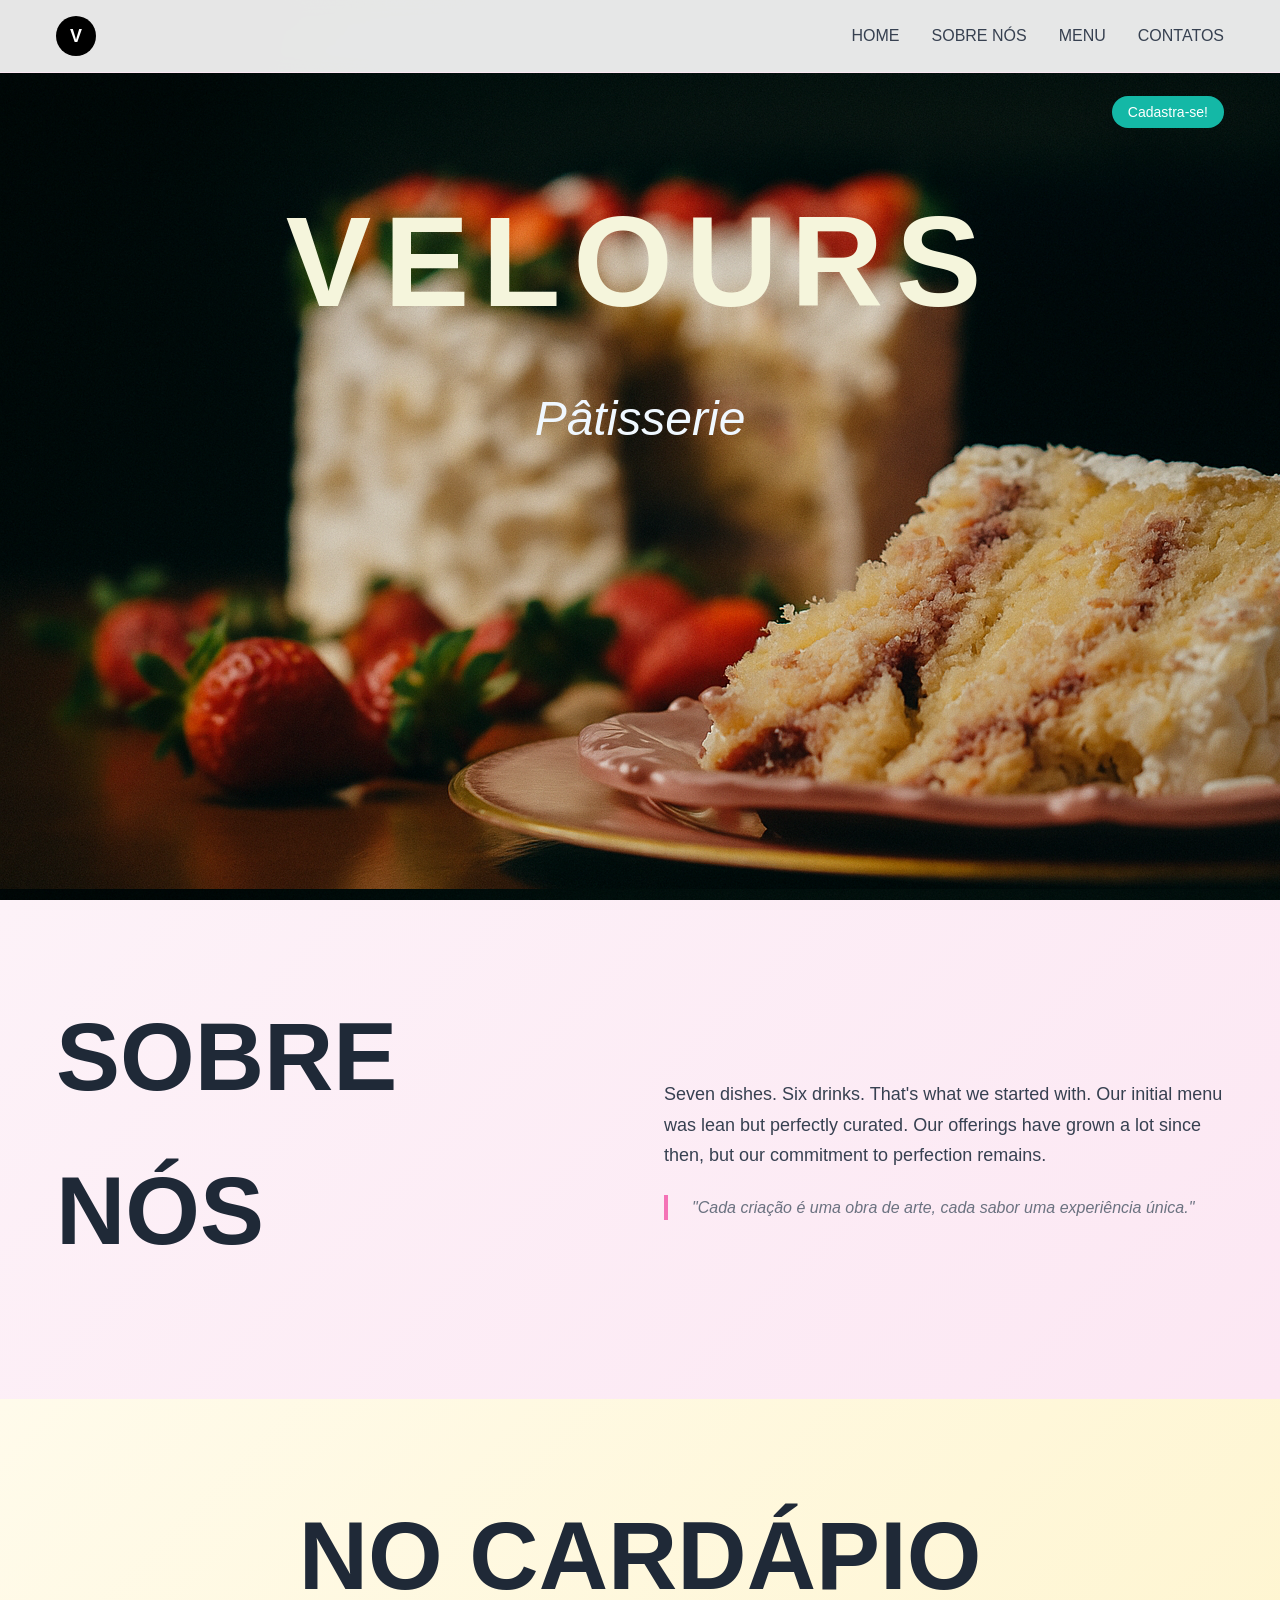
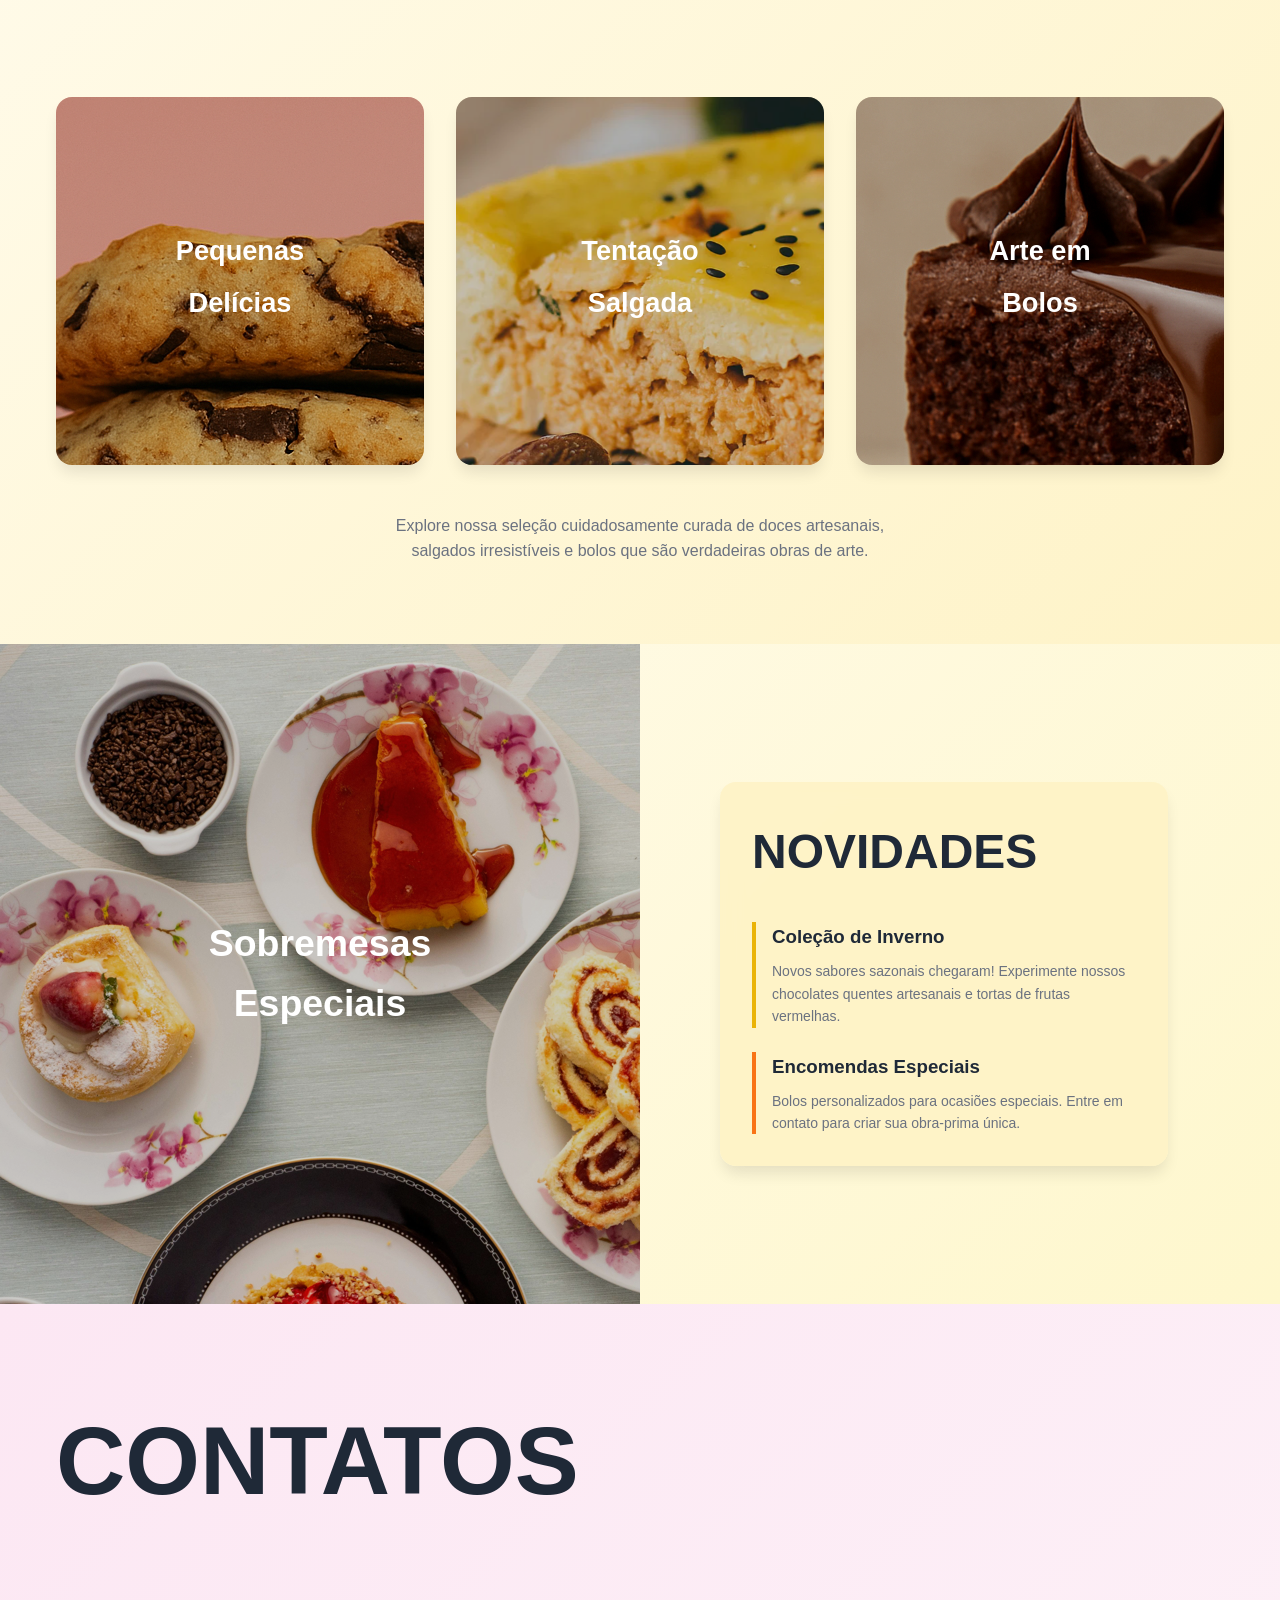
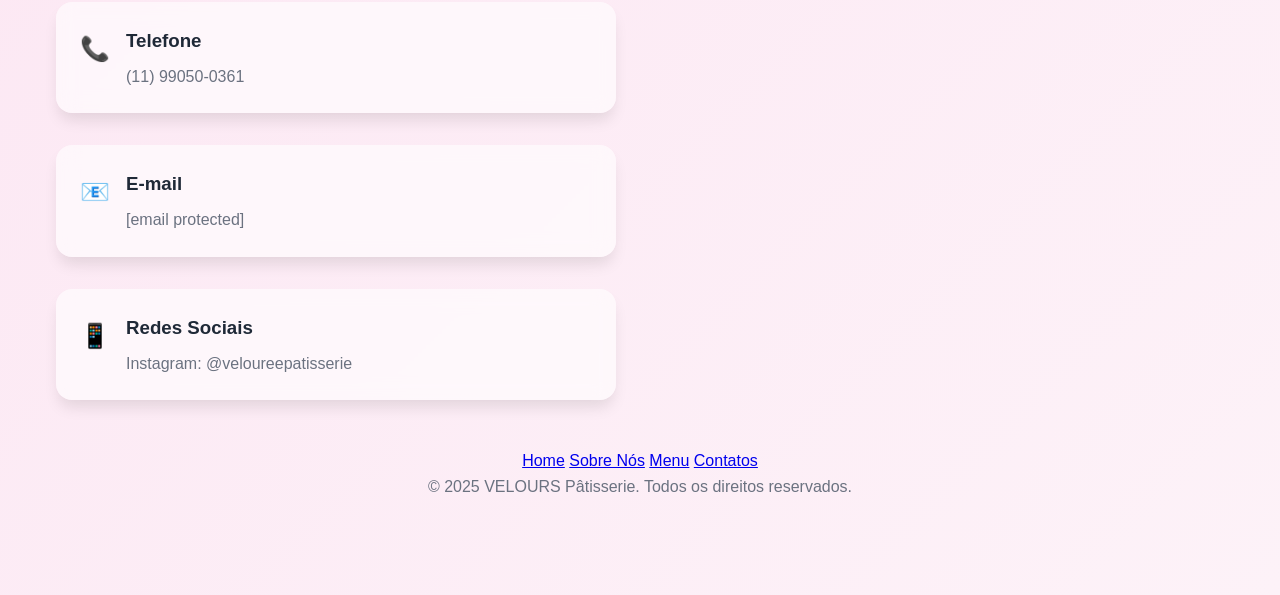
==== commit b73e7cad: "Update index.html" ====
--- a/index.html
+++ b/index.html
@@ -46,11 +46,6 @@
     <main>
         <!-- Hero Section -->
         <section id="home" class="hero-section">
-            <aside class="hero-bg-pattern">
-                <figure class="bg-circle bg-circle-1"></figure>
-                <figure class="bg-circle bg-circle-2"></figure>
-            </aside>
-            
             <section class="hero-container">
                 <aside class="signup-btn-container">
                     <button class="signup-btn">Cadastra-se!</button>
@@ -181,8 +176,7 @@
                                 <section class="contact-text">
                                     <h3>Telefone</h3>
                                     <p>
-                                        <a href="tel:+5511999998888">(11) 9999-8888</a><br>
-                                        <a href="tel:+5511333344444">(11) 3333-4444</a>
+                                        <a href="tel:+5511999998888">(11) 99050-0361</a>
                                     </p>
                                 </section>
                             </section>
@@ -232,4 +226,4 @@
 
     <script src="script.js"></script>
 </body>
-</html>+</html>
